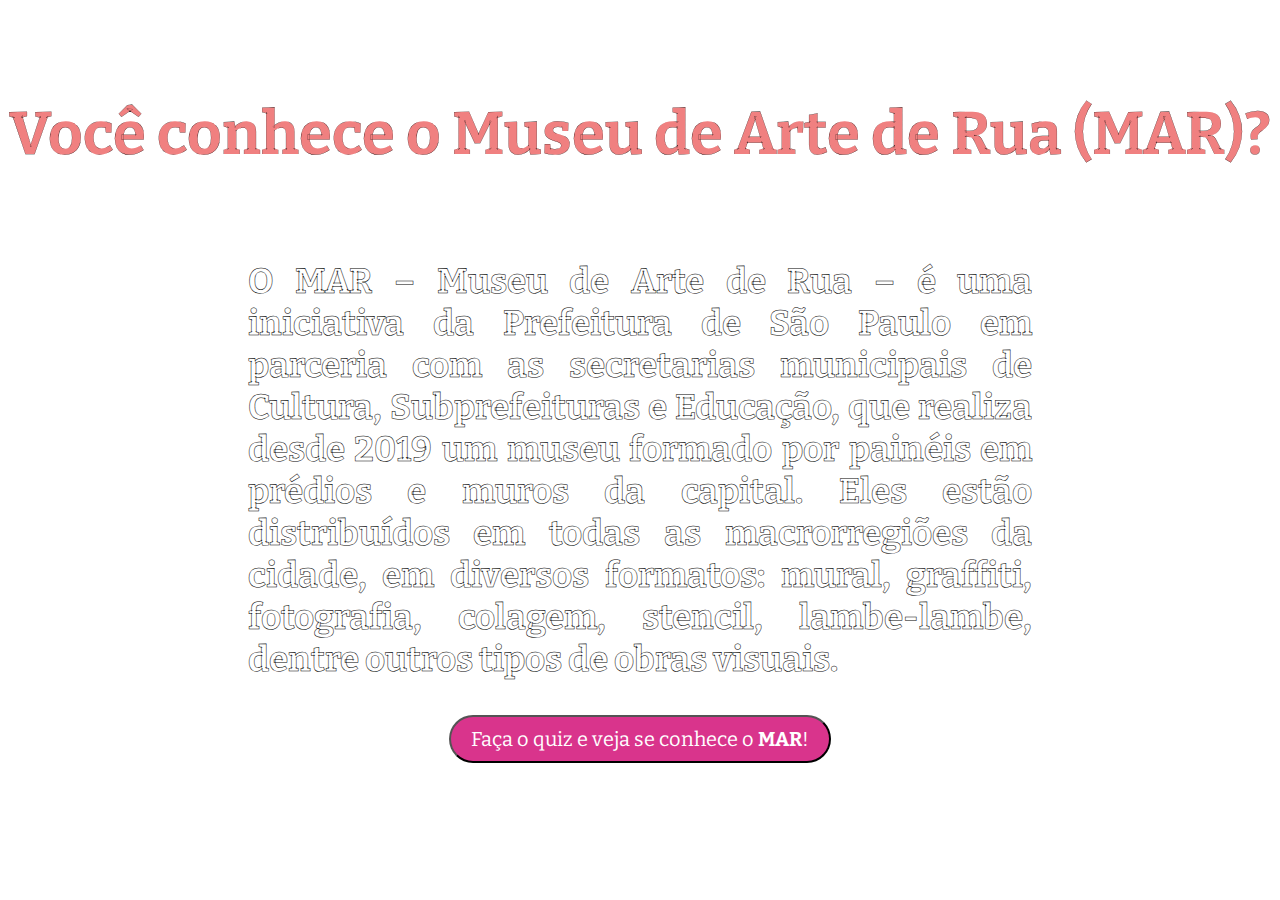
==== quiz/index.html @ 5efbefc4 "Upload files" ====
<html>
    <head>
        <title>Quiz</title>
        <link rel="stylesheet" href="index.css">
        <meta name="viewport" content="width=device-width, initial-scale=1">
    </head>
    <body>
        <h1 class="titulo">Você conhece o Museu de Arte de Rua (MAR)?</h1>
        <h3>O MAR – Museu de Arte de Rua – é uma iniciativa da Prefeitura de São Paulo em parceria com as secretarias municipais de Cultura, Subprefeituras e Educação, que realiza desde 2019 um museu formado por painéis em prédios e muros da capital. Eles estão distribuídos em todas as macrorregiões da cidade, em diversos formatos: mural, graffiti, fotografia, colagem, stencil, lambe-lambe, dentre outros tipos de obras visuais.</h3>
        <a href="/quiz-mar/quiz.html">
            <button class ="start">Faça o quiz e veja se conhece o <b>MAR</b>!</button>
        </a>
    </body>
</html>
---- quiz/index.css ----
@import url('https://fonts.googleapis.com/css2?family=Bitter:wght@400;700&display=swap');

h1{
    margin-top: 90px;
    font-family: Bitter;
    font-size: 60px;
    color: lightcoral;
    font-weight: bold;
    text-align: center;
    -webkit-text-stroke: 0.2px black;

}

body {
    background-image: url("https://raw.githubusercontent.com/biamuniz/quiz-mar/main/img/bg2.jpg");
    background-repeat: no-repeat;
    background-size:cover;
    background-position: center;
    display: flex;
    flex-direction: column;
    align-items: center;
}

h3{
    margin-top: 50px;
    margin-left: 50px;
    margin-right: 50px;
    color: white;
    font-family: 'Bitter', serif;
    font-weight: bold;
    font-size: 35px;
    -webkit-text-stroke: 0.5px black;
    text-align: justify;
    padding-left: 15%;
    padding-right: 15%;

}

.start{
    -webkit-border-radius: 28;
    -moz-border-radius: 28;
    border-radius: 28px;
    color: #ffffff;
    font-size: 20px;
    font-family: 'Bitter', serif;
    background: #d9348c;
    padding: 10px 20px 10px 20px;
    margin-bottom: 30px;
  }
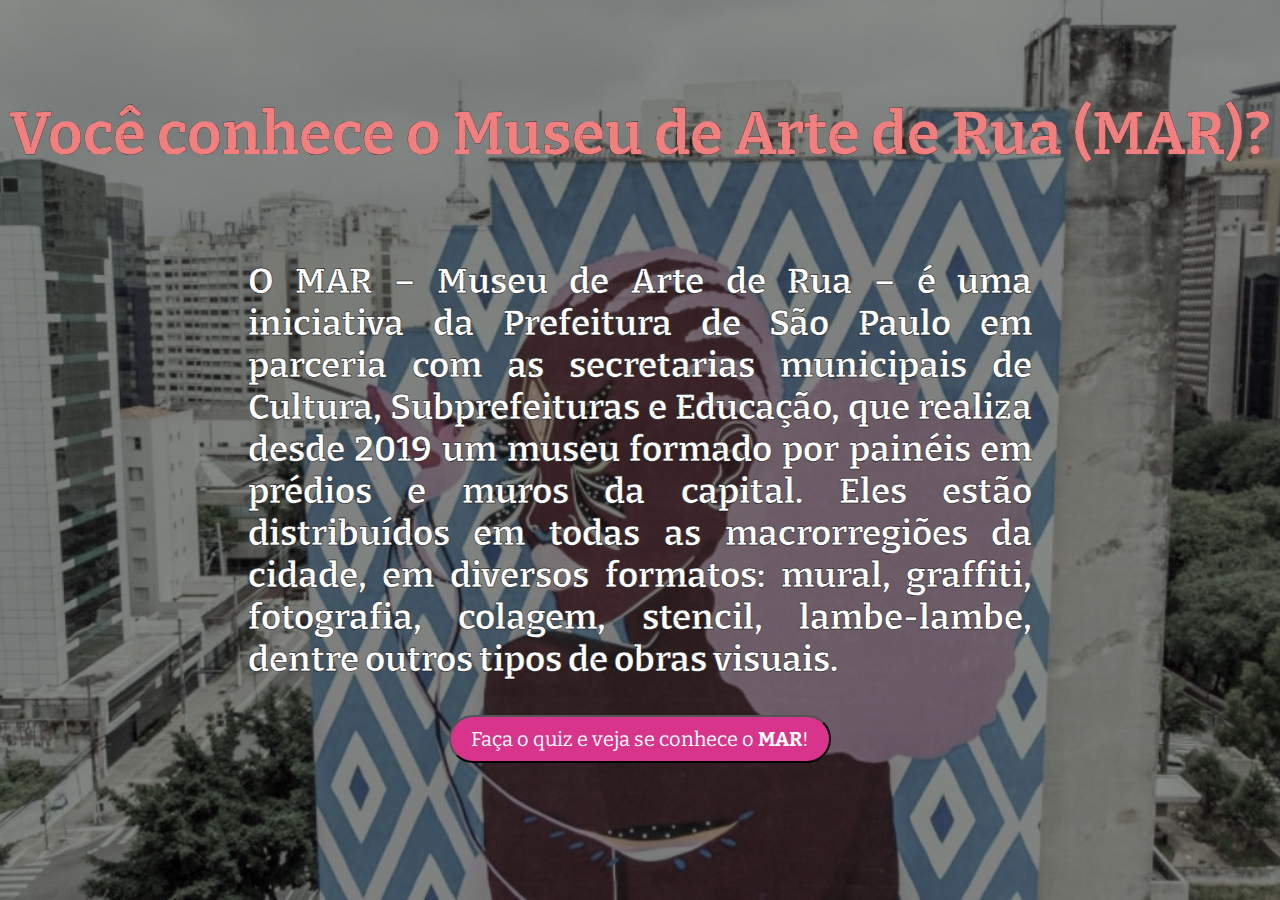
==== commit a442e317: "update" ====
--- a/quiz/index.html
+++ b/quiz/index.html
@@ -7,7 +7,7 @@
     <body>
         <h1 class="titulo">Você conhece o Museu de Arte de Rua (MAR)?</h1>
         <h3>O MAR – Museu de Arte de Rua – é uma iniciativa da Prefeitura de São Paulo em parceria com as secretarias municipais de Cultura, Subprefeituras e Educação, que realiza desde 2019 um museu formado por painéis em prédios e muros da capital. Eles estão distribuídos em todas as macrorregiões da cidade, em diversos formatos: mural, graffiti, fotografia, colagem, stencil, lambe-lambe, dentre outros tipos de obras visuais.</h3>
-        <a href="/quiz-mar/quiz.html">
+        <a href="quiz.html">
             <button class ="start">Faça o quiz e veja se conhece o <b>MAR</b>!</button>
         </a>
     </body>
--- a/quiz/index.css
+++ b/quiz/index.css
@@ -12,7 +12,7 @@
 }
 
 body {
-    background-image: url("https://raw.githubusercontent.com/biamuniz/quiz-mar/main/img/bg2.jpg");
+    background-image: url("img/bg2.jpg");
     background-repeat: no-repeat;
     background-size:cover;
     background-position: center;
